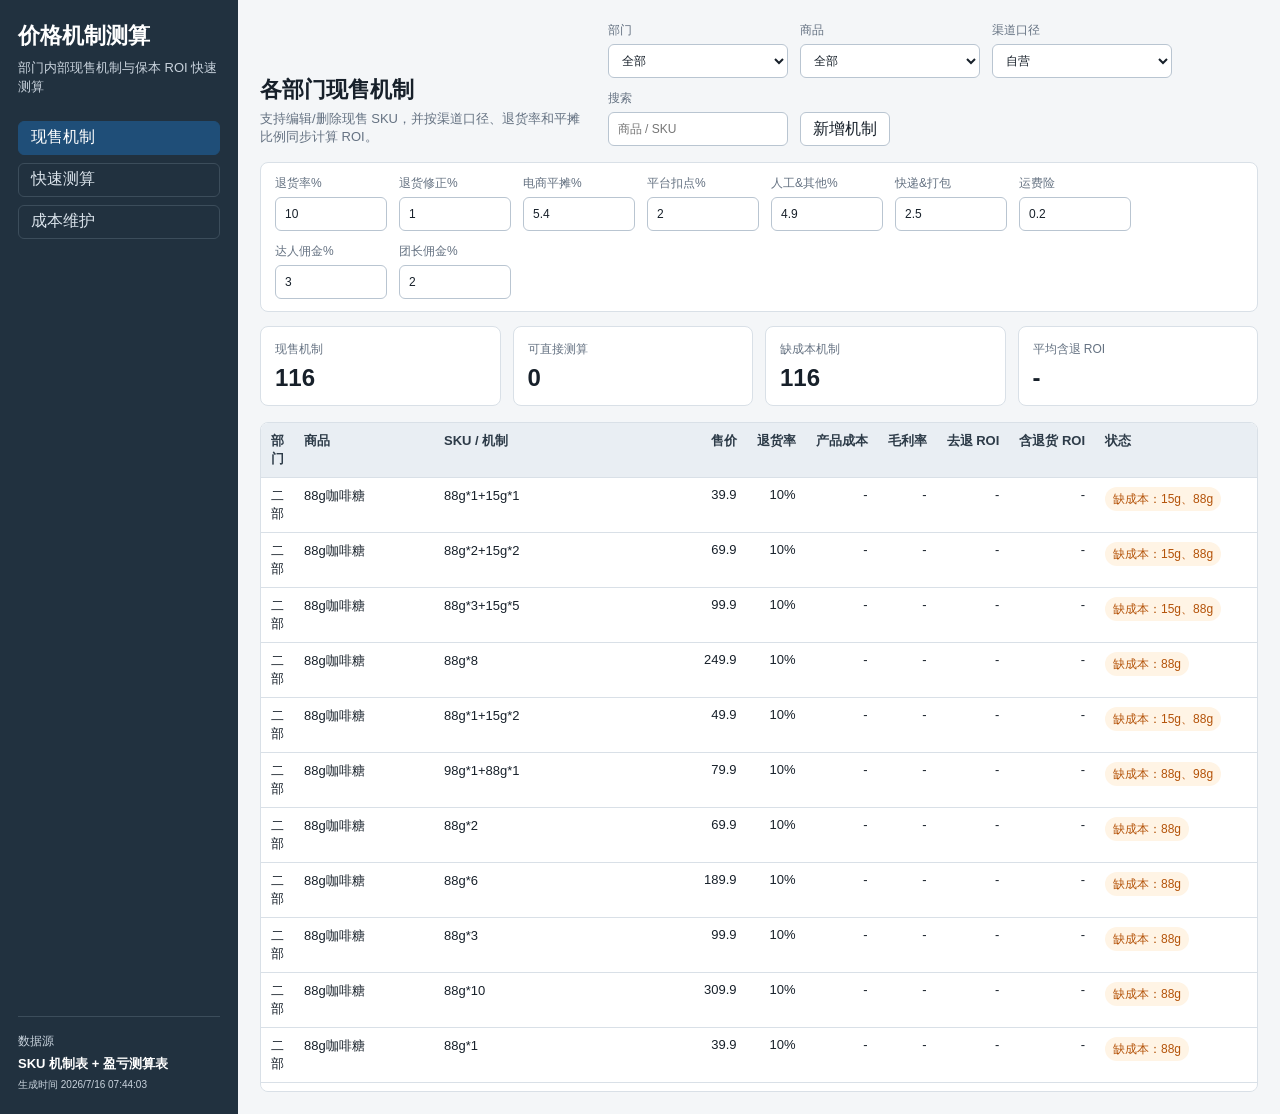
==== docs/index.html @ be8b6a84 "Add ROI calculator static site" ====
<!doctype html>
<html lang="zh-CN">
  <head>
    <meta charset="UTF-8" />
    <meta name="viewport" content="width=device-width, initial-scale=1.0" />
    <title>部门价格机制 ROI 测算系统</title>
    <link rel="stylesheet" href="./public/styles.css" />
  </head>
  <body>
    <div class="app-shell">
      <aside class="sidebar">
        <div>
          <h1>价格机制测算</h1>
          <p>部门内部现售机制与保本 ROI 快速测算</p>
        </div>
        <nav class="nav-tabs" aria-label="视图切换">
          <button class="nav-tab active" data-view="overview">现售机制</button>
          <button class="nav-tab" data-view="calculator">快速测算</button>
          <button class="nav-tab" data-view="costs">成本维护</button>
        </nav>
        <div class="source-note">
          <span>数据源</span>
          <strong>SKU 机制表 + 盈亏测算表</strong>
          <small id="dataTime"></small>
        </div>
      </aside>

      <main class="workspace">
        <section id="overviewView" class="view active">
          <div class="toolbar">
            <div>
              <h2>各部门现售机制</h2>
              <p>支持编辑/删除现售 SKU，并按渠道口径、退货率和平摊比例同步计算 ROI。</p>
            </div>
            <div class="controls">
              <label>
                部门
                <select id="departmentFilter"></select>
              </label>
              <label>
                商品
                <select id="productFilter"></select>
              </label>
              <label>
                渠道口径
                <select id="overviewChannel">
                  <option value="self">自营</option>
                  <option value="influencer">达人带货</option>
                </select>
              </label>
              <label>
                搜索
                <input id="searchInput" type="search" placeholder="商品 / SKU" />
              </label>
              <button id="addSkuBtn" type="button">新增机制</button>
            </div>
          </div>

          <div class="panel overview-assumptions">
            <label>
              退货率%
              <input id="overviewRefundRate" type="number" step="0.1" />
            </label>
            <label>
              退货修正%
              <input id="overviewRefundCorrectionRate" type="number" step="0.1" />
            </label>
            <label>
              电商平摊%
              <input id="overviewShareRate" type="number" step="0.1" />
            </label>
            <label>
              平台扣点%
              <input id="overviewPlatformRate" type="number" step="0.1" />
            </label>
            <label>
              人工&其他%
              <input id="overviewLaborRate" type="number" step="0.1" />
            </label>
            <label>
              快递&打包
              <input id="overviewShippingCost" type="number" step="0.01" />
            </label>
            <label>
              运费险
              <input id="overviewFreightInsurance" type="number" step="0.01" />
            </label>
            <label>
              达人佣金%
              <input id="overviewInfluencerRate" type="number" step="0.1" />
            </label>
            <label>
              团长佣金%
              <input id="overviewLeaderRate" type="number" step="0.1" />
            </label>
          </div>

          <div class="metrics-grid">
            <div class="metric">
              <span>现售机制</span>
              <strong id="metricSkuCount">0</strong>
            </div>
            <div class="metric">
              <span>可直接测算</span>
              <strong id="metricCalculatedCount">0</strong>
            </div>
            <div class="metric">
              <span>缺成本机制</span>
              <strong id="metricMissingCount">0</strong>
            </div>
            <div class="metric">
              <span>平均含退 ROI</span>
              <strong id="metricAvgRoi">-</strong>
            </div>
          </div>

          <div class="table-wrap">
            <table>
              <thead>
                <tr>
                  <th>部门</th>
                  <th>商品</th>
                  <th>SKU / 机制</th>
                  <th class="num">售价</th>
                  <th class="num">退货率</th>
                  <th class="num">产品成本</th>
                  <th class="num">毛利率</th>
                  <th class="num">去退 ROI</th>
                  <th class="num">含退货 ROI</th>
                  <th>状态</th>
                  <th>操作</th>
                </tr>
              </thead>
              <tbody id="skuTableBody"></tbody>
            </table>
          </div>
        </section>

        <section id="calculatorView" class="view">
          <div class="toolbar">
            <div>
              <h2>快速盈亏测算</h2>
              <p>改售价、退货率、平摊比例或新增 SKU 组合后即时计算保本 ROI。</p>
            </div>
            <div class="controls wide-control">
              <label>
                套用已有机制
                <select id="scenarioSelect"></select>
              </label>
            </div>
          </div>

          <div class="calculator-grid">
            <section class="panel">
              <h3>机制输入</h3>
              <div class="form-grid">
                <label>
                  产品
                  <input id="calcProduct" type="text" placeholder="例如 98g咖啡糖" />
                </label>
                <label>
                  SKU 机制
                  <input id="calcSpec" type="text" placeholder="例如 88g*1+15.6g*4" />
                </label>
                <label>
                  渠道口径
                  <select id="calcChannel">
                    <option value="self">自营</option>
                    <option value="influencer">达人带货</option>
                  </select>
                </label>
                <label>
                  售价
                  <input id="calcPrice" type="number" step="0.01" />
                </label>
                <label>
                  退货率%
                  <input id="refundRate" type="number" step="0.1" />
                </label>
                <label>
                  退货修正%
                  <input id="refundCorrectionRate" type="number" step="0.1" />
                </label>
                <label>
                  快递&打包
                  <input id="shippingCost" type="number" step="0.01" />
                </label>
                <label>
                  运费险
                  <input id="freightInsurance" type="number" step="0.01" />
                </label>
                <label>
                  达人佣金%
                  <input id="influencerRate" type="number" step="0.1" />
                </label>
                <label>
                  团长佣金%
                  <input id="leaderRate" type="number" step="0.1" />
                </label>
                <label>
                  平台扣点%
                  <input id="platformRate" type="number" step="0.1" />
                </label>
                <label>
                  电商平摊%
                  <input id="shareRate" type="number" step="0.1" />
                </label>
                <label>
                  人工&其他%
                  <input id="laborRate" type="number" step="0.1" />
                </label>
              </div>
            </section>

            <section class="panel">
              <h3>SKU 成本拆解</h3>
              <div class="component-actions">
                <button id="parseSpecBtn" type="button">解析机制</button>
                <button id="addLineBtn" type="button">新增行</button>
              </div>
              <div class="component-list" id="componentList"></div>
            </section>
          </div>

          <div class="result-grid">
            <div class="result-card primary">
              <span>推广保本 ROI（去退）</span>
              <strong id="roiNetResult">-</strong>
            </div>
            <div class="result-card">
              <span>推广保本 ROI（含退货）</span>
              <strong id="roiRefundResult">-</strong>
            </div>
            <div class="result-card">
              <span>毛利率</span>
              <strong id="marginResult">-</strong>
            </div>
            <div class="result-card">
              <span>毛利</span>
              <strong id="profitResult">-</strong>
            </div>
            <div class="result-card">
              <span>总产品成本</span>
              <strong id="productCostResult">-</strong>
            </div>
            <div class="result-card">
              <span>发货成本</span>
              <strong id="deliveryCostResult">-</strong>
            </div>
          </div>

          <section class="panel comparison-panel">
            <h3>价格调整对比</h3>
            <div class="comparison-row">
              <label>
                原售价
                <input id="oldPrice" type="number" step="0.01" />
              </label>
              <label>
                新售价
                <input id="newPrice" type="number" step="0.01" />
              </label>
              <div class="compare-output" id="compareOutput"></div>
            </div>
          </section>
        </section>

        <section id="costsView" class="view">
          <div class="toolbar">
            <div>
              <h2>成本维护</h2>
              <p>按“产品 + 组件”维护成本；优先使用产品专属成本，通用成本只做兜底。</p>
            </div>
            <button id="resetCostsBtn" type="button">恢复表格成本</button>
          </div>

          <div class="panel">
            <div class="cost-add-row">
              <label>
                产品
                <input id="newCostProduct" type="text" placeholder="例如 98g咖啡糖" list="productList" />
              </label>
              <label>
                组件
                <input id="newCostName" type="text" placeholder="例如 98g" />
              </label>
              <label>
                单件成本
                <input id="newCostValue" type="number" step="0.01" />
              </label>
              <button id="addCostBtn" type="button">添加/更新</button>
            </div>
            <datalist id="productList"></datalist>
            <div class="table-wrap compact">
              <table>
                <thead>
                  <tr>
                    <th>产品</th>
                    <th>组件</th>
                    <th class="num">单件成本</th>
                    <th>来源</th>
                  </tr>
                </thead>
                <tbody id="costTableBody"></tbody>
              </table>
            </div>
          </div>
        </section>
      </main>
    </div>

    <dialog id="skuDialog">
      <form method="dialog" class="dialog-card">
        <h3 id="skuDialogTitle">编辑机制</h3>
        <div class="form-grid dialog-grid">
          <label>
            部门
            <select id="editDepartment"></select>
          </label>
          <label>
            商品
            <input id="editProduct" type="text" list="productList" />
          </label>
          <label>
            SKU / 机制
            <input id="editSku" type="text" />
          </label>
          <label>
            售价
            <input id="editPrice" type="number" step="0.01" />
          </label>
          <label>
            单品退货率%
            <input id="editRefundRate" type="number" step="0.1" placeholder="留空使用全局" />
          </label>
        </div>
        <div class="dialog-actions">
          <button id="cancelSkuEditBtn" type="button">取消</button>
          <button id="saveSkuBtn" type="button">保存</button>
        </div>
      </form>
    </dialog>

    <script src="./public/app.js" type="module"></script>
  </body>
</html>
---- docs/public/styles.css ----
:root {
  color-scheme: light;
  --bg: #f4f6f8;
  --panel: #ffffff;
  --ink: #17202a;
  --muted: #657282;
  --line: #d9e0e7;
  --line-strong: #b9c5d1;
  --brand: #1f4e78;
  --brand-ink: #ffffff;
  --accent: #0f8b8d;
  --warn: #b45309;
  --bad: #b42318;
  --good: #067647;
  --soft: #eef6f7;
  font-family: "Microsoft YaHei", "Segoe UI", Arial, sans-serif;
}

* {
  box-sizing: border-box;
}

body {
  margin: 0;
  background: var(--bg);
  color: var(--ink);
}

button,
input,
select {
  font: inherit;
}

button {
  border: 1px solid var(--line-strong);
  background: #ffffff;
  color: var(--ink);
  min-height: 34px;
  border-radius: 6px;
  padding: 0 12px;
  cursor: pointer;
}

button:hover {
  border-color: var(--brand);
}

.app-shell {
  min-height: 100vh;
  display: grid;
  grid-template-columns: 238px minmax(0, 1fr);
}

.sidebar {
  background: #21313f;
  color: #ffffff;
  padding: 22px 18px;
  display: flex;
  flex-direction: column;
  gap: 24px;
}

.sidebar h1 {
  margin: 0 0 8px;
  font-size: 22px;
  line-height: 1.25;
}

.sidebar p {
  margin: 0;
  color: #c9d3dd;
  font-size: 13px;
  line-height: 1.5;
}

.nav-tabs {
  display: grid;
  gap: 8px;
}

.nav-tab {
  justify-content: flex-start;
  text-align: left;
  color: #dce5ed;
  background: transparent;
  border-color: #3c4d5b;
}

.nav-tab.active {
  color: #ffffff;
  background: var(--brand);
  border-color: var(--brand);
}

.source-note {
  margin-top: auto;
  border-top: 1px solid #3c4d5b;
  padding-top: 16px;
  display: grid;
  gap: 5px;
  font-size: 12px;
  color: #c9d3dd;
}

.source-note strong {
  color: #ffffff;
  font-size: 13px;
}

.workspace {
  min-width: 0;
  padding: 22px;
}

.view {
  display: none;
}

.view.active {
  display: block;
}

.toolbar {
  display: flex;
  justify-content: space-between;
  gap: 16px;
  align-items: flex-end;
  margin-bottom: 16px;
}

.toolbar h2 {
  margin: 0 0 5px;
  font-size: 22px;
}

.toolbar p {
  margin: 0;
  color: var(--muted);
  font-size: 13px;
}

.controls,
.form-grid,
.cost-add-row,
.comparison-row,
.overview-assumptions {
  display: flex;
  gap: 12px;
  align-items: flex-end;
  flex-wrap: wrap;
}

.wide-control {
  min-width: min(460px, 100%);
}

label {
  display: grid;
  gap: 5px;
  color: var(--muted);
  font-size: 12px;
}

input,
select {
  min-height: 34px;
  border: 1px solid var(--line-strong);
  border-radius: 6px;
  background: #ffffff;
  padding: 6px 9px;
  color: var(--ink);
}

input:focus,
select:focus {
  outline: 2px solid #b8dbe0;
  border-color: var(--accent);
}

.controls input,
.controls select,
.wide-control select {
  min-width: 180px;
}

.metrics-grid,
.result-grid {
  display: grid;
  grid-template-columns: repeat(4, minmax(0, 1fr));
  gap: 12px;
  margin-bottom: 16px;
}

.metric,
.result-card,
.panel {
  background: var(--panel);
  border: 1px solid var(--line);
  border-radius: 8px;
}

.metric,
.result-card {
  min-height: 78px;
  padding: 14px;
  display: grid;
  align-content: center;
  gap: 7px;
}

.metric span,
.result-card span {
  color: var(--muted);
  font-size: 12px;
}

.metric strong,
.result-card strong {
  font-size: 24px;
  line-height: 1.1;
}

.result-card.primary {
  border-color: #8bc3c6;
  background: var(--soft);
}

.table-wrap {
  background: var(--panel);
  border: 1px solid var(--line);
  border-radius: 8px;
  overflow: auto;
  max-height: calc(100vh - 230px);
}

.table-wrap.compact {
  max-height: calc(100vh - 190px);
}

table {
  width: 100%;
  border-collapse: collapse;
  min-width: 1220px;
}

th,
td {
  padding: 9px 10px;
  border-bottom: 1px solid var(--line);
  vertical-align: top;
  font-size: 13px;
}

th {
  position: sticky;
  top: 0;
  z-index: 1;
  background: #e9eef3;
  color: #2d3b48;
  text-align: left;
  font-weight: 700;
}

td.num,
th.num {
  text-align: right;
  white-space: nowrap;
}

tbody tr:hover {
  background: #f7fafb;
}

.sku-cell {
  min-width: 260px;
  max-width: 420px;
  line-height: 1.45;
}

.product-cell {
  min-width: 140px;
  max-width: 230px;
}

.status {
  display: inline-flex;
  align-items: center;
  min-height: 24px;
  padding: 3px 8px;
  border-radius: 999px;
  font-size: 12px;
  white-space: nowrap;
}

.status.ok {
  color: var(--good);
  background: #e8f5ef;
}

.status.warn {
  color: var(--warn);
  background: #fff4e5;
}

.status.bad {
  color: var(--bad);
  background: #fdecec;
}

.calculator-grid {
  display: grid;
  grid-template-columns: minmax(0, 1fr) minmax(420px, 0.9fr);
  gap: 14px;
  margin-bottom: 14px;
}

.panel {
  padding: 16px;
}

.panel h3 {
  margin: 0 0 13px;
  font-size: 16px;
}

.form-grid {
  display: grid;
  grid-template-columns: repeat(3, minmax(0, 1fr));
}

.form-grid label:first-child {
  grid-column: span 3;
}

.form-grid input {
  width: 100%;
}

.component-actions {
  display: flex;
  gap: 8px;
  margin-bottom: 10px;
}

.component-list {
  display: grid;
  gap: 8px;
}

.component-row {
  display: grid;
  grid-template-columns: minmax(120px, 1fr) 86px 94px 28px;
  gap: 8px;
  align-items: end;
}

.component-row button {
  min-width: 28px;
  padding: 0;
}

.component-row input,
.component-row select {
  width: 100%;
}

.comparison-panel {
  margin-top: 14px;
}

.compare-output {
  display: flex;
  gap: 10px;
  flex-wrap: wrap;
  min-height: 34px;
  align-items: center;
}

.compare-pill {
  border: 1px solid var(--line);
  background: #f7fafb;
  border-radius: 999px;
  padding: 6px 10px;
  font-size: 13px;
}

.cost-add-row {
  margin-bottom: 14px;
}

.cost-add-row input {
  min-width: 160px;
}

.overview-assumptions {
  margin-bottom: 14px;
  padding: 12px 14px;
}

.overview-assumptions input,
.overview-assumptions select {
  width: 112px;
}

.actions-cell {
  white-space: nowrap;
  min-width: 112px;
}

.actions-cell button {
  min-height: 28px;
  padding: 0 8px;
  margin-right: 5px;
}

dialog {
  border: 0;
  border-radius: 8px;
  padding: 0;
  width: min(760px, calc(100vw - 28px));
  box-shadow: 0 24px 80px rgba(23, 32, 42, 0.24);
}

dialog::backdrop {
  background: rgba(23, 32, 42, 0.38);
}

.dialog-card {
  padding: 18px;
  background: #ffffff;
}

.dialog-card h3 {
  margin: 0 0 14px;
  font-size: 18px;
}

.dialog-grid {
  grid-template-columns: repeat(2, minmax(0, 1fr));
}

.dialog-grid label:nth-child(3) {
  grid-column: span 2;
}

.dialog-actions {
  margin-top: 16px;
  display: flex;
  justify-content: flex-end;
  gap: 8px;
}

.dialog-actions button:last-child {
  color: #ffffff;
  background: var(--brand);
  border-color: var(--brand);
}

.muted {
  color: var(--muted);
}

.negative {
  color: var(--bad);
}

.positive {
  color: var(--good);
}

@media (max-width: 1080px) {
  .app-shell {
    grid-template-columns: 1fr;
  }

  .sidebar {
    position: static;
  }

  .nav-tabs {
    grid-template-columns: repeat(3, 1fr);
  }

  .calculator-grid,
  .metrics-grid,
  .result-grid {
    grid-template-columns: 1fr 1fr;
  }
}

@media (max-width: 720px) {
  .workspace {
    padding: 14px;
  }

  .toolbar {
    align-items: stretch;
    flex-direction: column;
  }

  .form-grid,
  .calculator-grid,
  .metrics-grid,
  .result-grid {
    grid-template-columns: 1fr;
  }

  .form-grid label:first-child {
    grid-column: auto;
  }
}
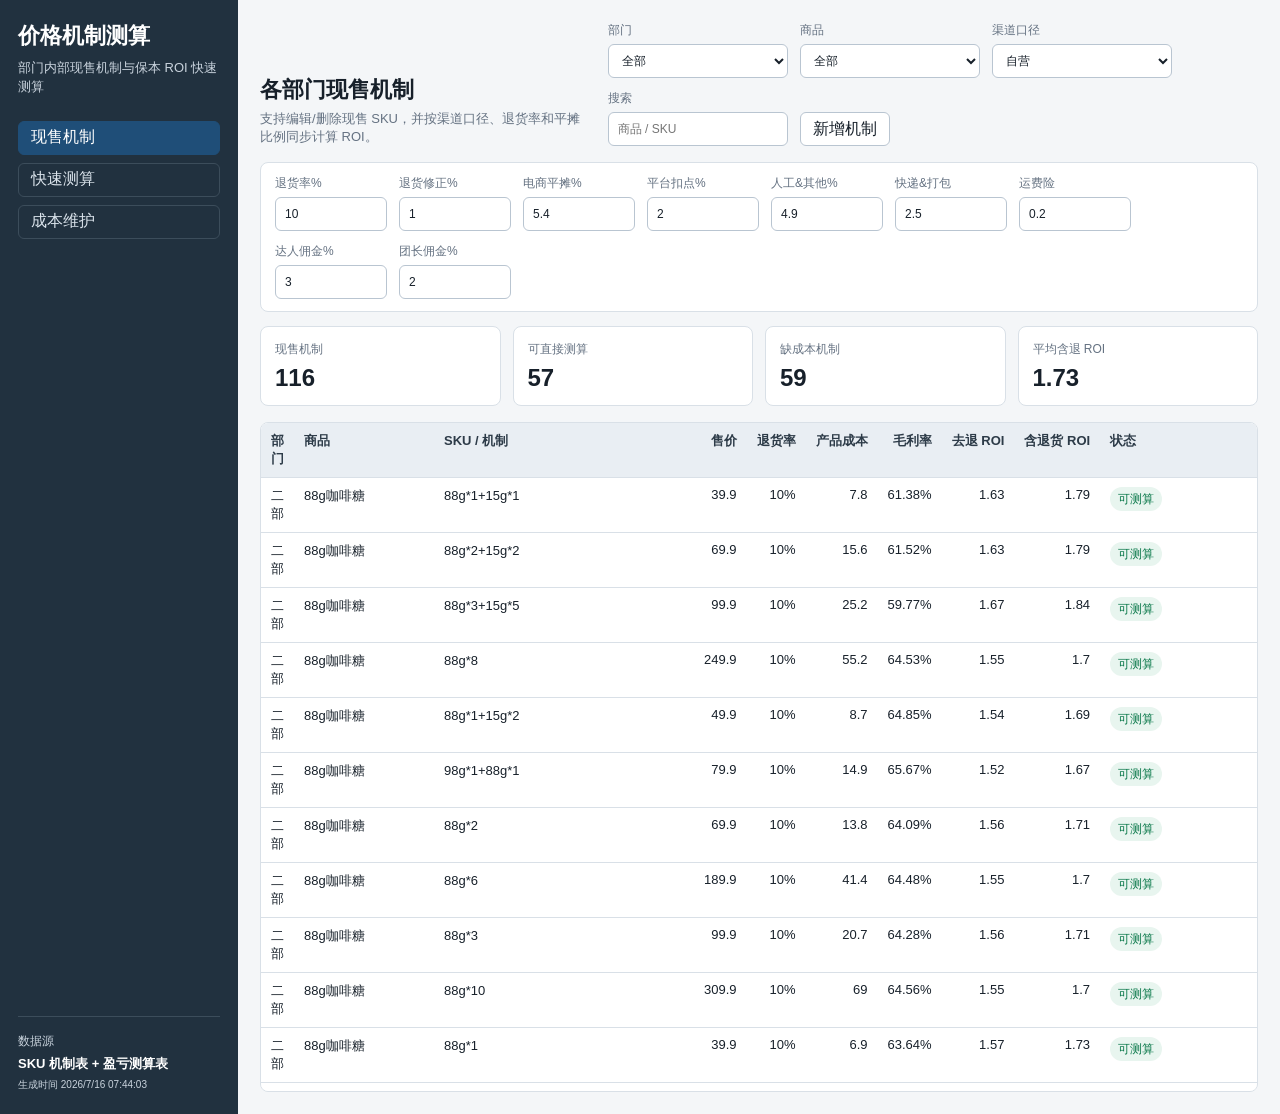
==== commit 27fbe947: "Add config export and bundled defaults support" ====
--- a/docs/index.html
+++ b/docs/index.html
@@ -271,7 +271,14 @@
               <h2>成本维护</h2>
               <p>按“产品 + 组件”维护成本；优先使用产品专属成本，通用成本只做兜底。</p>
             </div>
-            <button id="resetCostsBtn" type="button">恢复表格成本</button>
+            <div class="controls">
+              <button id="exportConfigBtn" type="button">导出配置</button>
+              <label class="file-button">
+                导入配置
+                <input id="importConfigInput" type="file" accept="application/json,.json" />
+              </label>
+              <button id="resetCostsBtn" type="button">恢复表格成本</button>
+            </div>
           </div>
 
           <div class="panel">
--- a/docs/public/styles.css
+++ b/docs/public/styles.css
@@ -46,6 +46,24 @@
   border-color: var(--brand);
 }
 
+.file-button {
+  min-height: 34px;
+  border: 1px solid var(--line-strong);
+  background: #ffffff;
+  color: var(--ink);
+  border-radius: 6px;
+  padding: 0 12px;
+  cursor: pointer;
+  display: inline-flex;
+  align-items: center;
+  justify-content: center;
+  font-size: 13px;
+}
+
+.file-button input {
+  display: none;
+}
+
 .app-shell {
   min-height: 100vh;
   display: grid;
